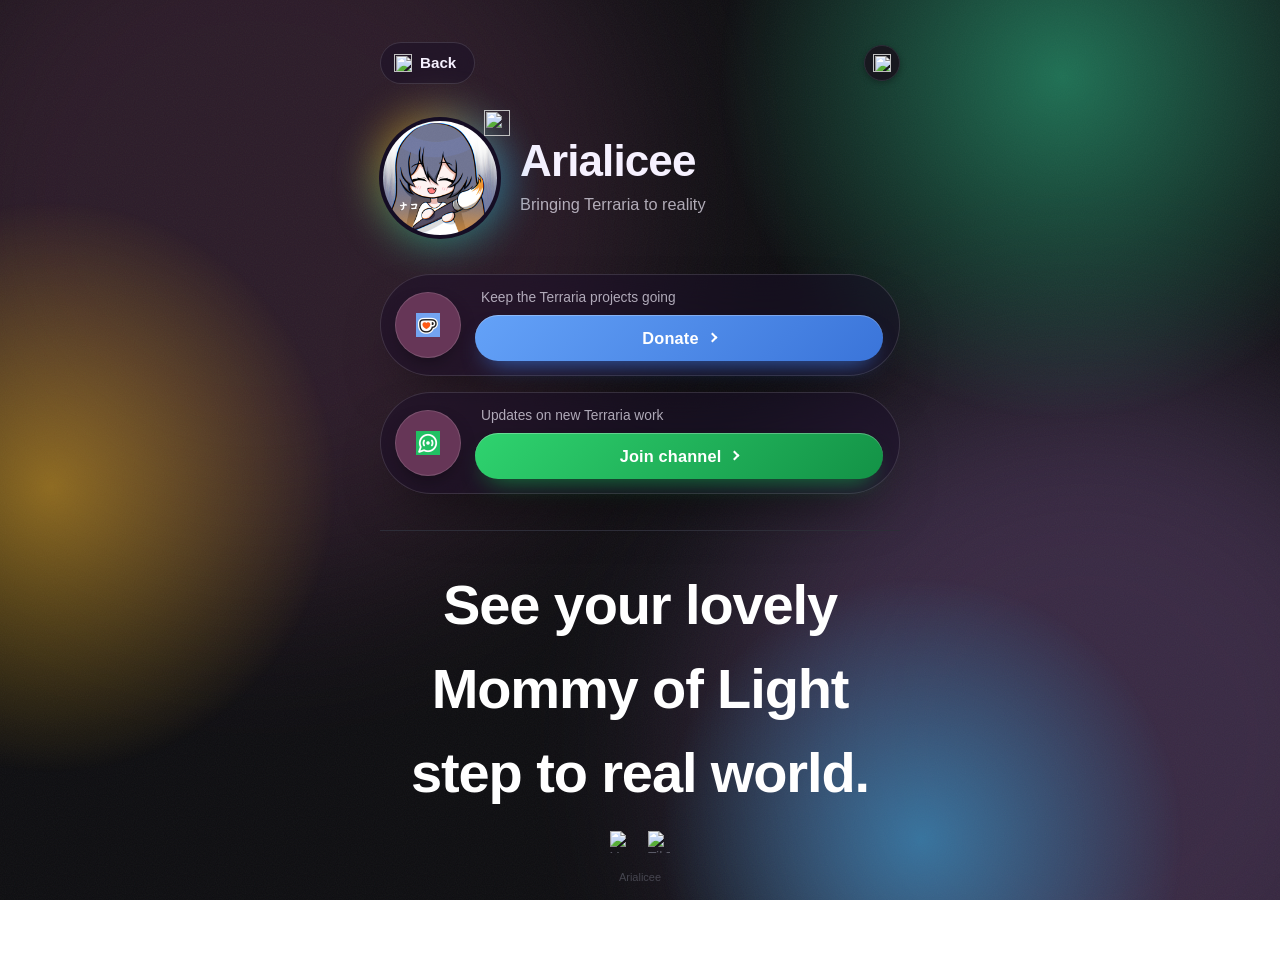
==== arialicee.html @ c22890d1 "Add files via upload" ====
<!DOCTYPE html>
<html lang="en">
<head>
<meta charset="UTF-8">
<meta name="viewport" content="width=device-width, initial-scale=1.0">
<title>Arialicee | Bringing Terraria to reality</title>
<meta name="description" content="Arialicee: bringing Terraria to reality. Donate on Ko-fi or join the WhatsApp channel.">
<meta name="theme-color" content="#120b1f">
<link rel="canonical" href="https://nakohikari.vercel.app/arialicee">
<link rel="icon" href="/ui/arialicee-pfp.png">
<meta property="og:type" content="website">
<meta property="og:title" content="Arialicee">
<meta property="og:description" content="Bringing Terraria to reality">
<meta property="og:url" content="https://nakohikari.vercel.app/arialicee">
<meta property="og:image" content="https://nakohikari.vercel.app/ui/arialicee-pfp.png">
<meta name="twitter:card" content="summary">
<script>try{if(localStorage.getItem('nako-theme')==='light')document.documentElement.setAttribute('data-theme','light')}catch(e){}</script>
<link rel="stylesheet" href="/css/nako.css" onerror="this.onerror=null;this.href='https://cdn.jsdelivr.net/gh/nako-hikari/assets@main/css/nako.css';">
<style>
:root {
    --pg-text: #f6f1ff;
    --pg-muted: rgba(246, 241, 255, 0.68);
    --pg-card: rgba(24, 15, 38, 0.5);
    --pg-card-hover: rgba(32, 21, 50, 0.64);
    --pg-line: rgba(255, 255, 255, 0.13);
    --pg-line-hover: rgba(255, 255, 255, 0.3);
    --pg-shadow: 0 26px 60px -28px rgba(0, 0, 0, 0.65);
    --pg-gap: #150d24;
    --pg-kofi-a: #64a2f8;
    --pg-kofi-b: #3a74d9;
    --pg-wa-a: #2fd36f;
    --pg-wa-b: #139246;
    --pg-orb-opacity: 0.5;
    --pg-a: #34d399;
    --pg-b: #fbbf24;
    --pg-c: #38bdf8;
    --pg-speed: 34s;
    --o1x: 55vw; --o1y: -22vmax;
    --o2x: -20vmax; --o2y: 20vh;
    --o3x: 50vw; --o3y: 62vh;
}
:root[data-theme="light"] {
    --pg-text: #24132f;
    --pg-muted: rgba(36, 19, 47, 0.7);
    --pg-card: rgba(255, 255, 255, 0.58);
    --pg-card-hover: rgba(255, 255, 255, 0.78);
    --pg-line: rgba(64, 26, 92, 0.16);
    --pg-line-hover: rgba(64, 26, 92, 0.34);
    --pg-shadow: 0 26px 60px -30px rgba(64, 26, 92, 0.4);
    --pg-gap: #f6f0fc;
    --pg-orb-opacity: 0.42;
}

body { background: transparent; color: var(--pg-text); }
.wrapper, .wrapper *, .wrapper *::before, .wrapper *::after { box-sizing: border-box; }

.aurora { position: fixed; inset: 0; overflow: hidden; pointer-events: none; z-index: 0; }
.orb { position: absolute; border-radius: 50%; opacity: var(--pg-orb-opacity); will-change: transform; }
.orb.o1 { width: 56vmax; height: 56vmax; left: var(--o1x); top: var(--o1y); background: radial-gradient(circle at 50% 50%, var(--pg-a) 0%, transparent 68%); animation: drift-a var(--pg-speed) ease-in-out infinite alternate; }
.orb.o2 { width: 48vmax; height: 48vmax; left: var(--o2x); top: var(--o2y); background: radial-gradient(circle at 50% 50%, var(--pg-b) 0%, transparent 66%); animation: drift-b calc(var(--pg-speed) * 1.25) ease-in-out infinite alternate; }
.orb.o3 { width: 44vmax; height: 44vmax; left: var(--o3x); top: var(--o3y); background: radial-gradient(circle at 50% 50%, var(--pg-c) 0%, transparent 66%); animation: drift-c calc(var(--pg-speed) * 1.5) ease-in-out infinite alternate; }
@keyframes drift-a { from { transform: translate3d(0, 0, 0) scale(1); } to { transform: translate3d(9vw, 12vh, 0) scale(1.18); } }
@keyframes drift-b { from { transform: translate3d(0, 0, 0) scale(1.1); } to { transform: translate3d(-12vw, -8vh, 0) scale(0.92); } }
@keyframes drift-c { from { transform: translate3d(0, 0, 0) scale(0.95); } to { transform: translate3d(8vw, -14vh, 0) scale(1.15); } }

.wrapper {
    position: relative;
    z-index: 1;
    width: 100%;
    max-width: 560px;
    min-height: 100vh;
    min-height: 100svh;
    margin: 0 auto;
    padding: max(18px, env(safe-area-inset-top)) 20px max(26px, env(safe-area-inset-bottom));
    display: flex;
    flex-direction: column;
    gap: 0;
}

.topbar { display: flex; align-items: center; justify-content: space-between; gap: 12px; }
a.back {
    display: inline-flex;
    align-items: center;
    gap: 8px;
    height: 42px;
    padding: 0 18px 0 13px;
    border-radius: 999px;
    background: var(--pg-card);
    border: 1px solid var(--pg-line);
    -webkit-backdrop-filter: blur(16px);
    backdrop-filter: blur(16px);
    color: var(--pg-text);
    font-size: 0.95rem;
    font-weight: 600;
    text-decoration: none;
    transition: transform 0.25s ease, border-color 0.25s ease, background 0.25s ease;
}
a.back .icon { width: 18px; height: 18px; }
a.back:hover { transform: translateX(-3px); border-color: var(--pg-line-hover); background: var(--pg-card-hover); }
a.back:focus-visible { outline: 2px solid var(--pg-a); outline-offset: 3px; }

.stack { flex: 1; display: flex; flex-direction: column; justify-content: center; gap: 16px; padding: 34px 0 30px; }

.profile { display: flex; align-items: center; gap: 20px; margin-bottom: 20px; }
.pfp {
    position: relative;
    isolation: isolate;
    flex: none;
    width: clamp(96px, 27vw, 120px);
    aspect-ratio: 1;
    padding: 3px;
    border-radius: 50%;
    background: conic-gradient(from 200deg, var(--pg-a), var(--pg-b), var(--pg-c), var(--pg-a));
}
.pfp::before {
    content: "";
    position: absolute;
    inset: -6px;
    z-index: -1;
    border-radius: 50%;
    background: inherit;
    filter: blur(20px);
    opacity: 0.55;
}
.pfp .face {
    display: block;
    width: 100%;
    height: 100%;
    border-radius: 50%;
    object-fit: cover;
    border: none;
    background: var(--pg-gap);
    box-shadow: 0 0 0 4px var(--pg-gap);
}
.pfp .sparkle { position: absolute; top: -8px; right: -10px; width: 26px; height: 26px; }

.ident { min-width: 0; }
.ident h1 {
    margin: 0;
    font-size: clamp(1.9rem, 8.6vw, 2.75rem);
    line-height: 1.02;
    letter-spacing: var(--ls-tight, -0.03em);
    color: var(--pg-text);
    background: none;
    -webkit-text-fill-color: currentColor;
    overflow-wrap: anywhere;
}
.ident .tagline { margin: 0.6rem 0 0; max-width: 24ch; font-size: 1.02rem; line-height: 1.45; color: var(--pg-muted); text-wrap: balance; }

a.link-card {
    position: relative;
    display: flex;
    align-items: center;
    gap: 14px;
    padding: 14px 16px 14px 14px;
    border-radius: 999px;
    background: var(--pg-card);
    border: 1px solid var(--pg-line);
    box-shadow: var(--pg-shadow);
    -webkit-backdrop-filter: blur(22px) saturate(140%);
    backdrop-filter: blur(22px) saturate(140%);
    color: var(--pg-text);
    text-decoration: none;
    cursor: pointer;
    -webkit-tap-highlight-color: transparent;
    transition: transform 0.28s cubic-bezier(0.2, 0.8, 0.2, 1), border-color 0.25s ease, background 0.25s ease;
}
a.link-card:hover { transform: translateY(-3px); border-color: var(--pg-line-hover); background: var(--pg-card-hover); }
a.link-card:active { transform: translateY(0) scale(0.985); }
a.link-card:focus-visible { outline: 2px solid var(--pg-a); outline-offset: 4px; }

a.link-card .link-card-icon {
    flex: none;
    display: grid;
    place-items: center;
    width: 66px;
    height: 66px;
    border-radius: 50%;
    background: var(--accent-dark);
    box-shadow: inset 0 0 0 1px rgba(255, 255, 255, 0.14), 0 10px 22px -10px rgba(0, 0, 0, 0.6);
}
a.link-card .link-card-icon img { width: 60%; height: 60%; object-fit: contain; }
a.link-card .link-card-body { flex: 1; min-width: 0; display: flex; flex-direction: column; gap: 8px; }
a.link-card .link-card-desc { margin: 0; padding-left: 6px; font-size: 0.86rem; line-height: 1.3; color: var(--pg-muted); text-wrap: balance; }

.cta {
    display: flex;
    align-items: center;
    justify-content: center;
    gap: 10px;
    height: 46px;
    padding: 0 20px;
    border-radius: 999px;
    color: #fff;
    font-size: 1.02rem;
    font-weight: 700;
    letter-spacing: 0.01em;
    box-shadow: inset 0 1px 0 rgba(255, 255, 255, 0.28), 0 12px 24px -12px var(--cta-glow);
    transition: filter 0.25s ease;
}
.cta::after {
    content: "";
    width: 7px;
    height: 7px;
    border-top: 2px solid currentColor;
    border-right: 2px solid currentColor;
    transform: rotate(45deg);
    transition: transform 0.25s ease;
}
a.link-card:hover .cta { filter: brightness(1.08); }
a.link-card:hover .cta::after { transform: translateX(3px) rotate(45deg); }
.cta-kofi { background: linear-gradient(135deg, var(--pg-kofi-a), var(--pg-kofi-b)); --cta-glow: rgba(58, 116, 217, 0.95); }
.cta-wa { background: linear-gradient(135deg, var(--pg-wa-a), var(--pg-wa-b)); --cta-glow: rgba(19, 146, 70, 0.95); }

.footer-editorial { position: relative; z-index: 1; margin-top: 6px; text-align: center; }
.footer-editorial-socials { justify-content: center; }

.reveal { transition-delay: var(--d, 0ms); }

@media (max-width: 380px) {
    .profile { gap: 14px; }
    a.link-card { gap: 10px; padding: 12px 12px 12px 12px; }
    a.link-card .link-card-icon { width: 56px; height: 56px; }
    .cta { padding: 0 14px; }
}
@media (prefers-reduced-motion: reduce) {
    .orb { animation: none; }
    .reveal { opacity: 1; transform: none; transition: none; }
    a.link-card, a.back { transition: none; }
}
</style>
<noscript><style>.reveal { opacity: 1; transform: none; }</style></noscript>
</head>
<body>
<div class="mesh-bg"></div>
<div class="grain-overlay"></div>
<div class="aurora" aria-hidden="true"><i class="orb o1"></i><i class="orb o2"></i><i class="orb o3"></i></div>

<div class="wrapper">
    <header class="topbar">
        <a class="back interactive" href="https://nakohikari.vercel.app" aria-label="Back to Nako Hikari home">
            <img class="icon" src="https://raw.githubusercontent.com/nako-hikari/assets/main/ui/back_arrow.png" alt="">
            <span>Back</span>
        </a>
        <button class="theme-toggle interactive" onclick="toggleTheme()" aria-label="Toggle theme">
            <img id="theme-icon" src="https://raw.githubusercontent.com/nako-hikari/assets/main/ui/moon.png" alt="">
        </button>
    </header>

    <main class="stack">
        <section class="profile reveal">
            <div class="pfp">
                <img class="face" src="/ui/arialicee-pfp.png" alt="Arialicee profile picture" width="120" height="120">
                <img class="icon icon-lg sparkle" src="https://raw.githubusercontent.com/nako-hikari/assets/main/ui/sparkle_1.png" alt="">
            </div>
            <div class="ident">
                <h1>Arialicee</h1>
                <p class="tagline">Bringing Terraria to reality</p>
            </div>
        </section>

        <div class="reveal" style="--d: 120ms">
            <a class="link-card" href="https://ko-fi.com/arialicee" target="_blank" rel="noopener noreferrer" aria-label="Donate to Arialicee on Ko-fi">
                <span class="link-card-icon"><img src="/ui/kofi.png" alt=""></span>
                <span class="link-card-body">
                    <span class="link-card-desc">Keep the Terraria projects going</span>
                    <span class="cta cta-kofi">Donate</span>
                </span>
            </a>
        </div>

        <div class="reveal" style="--d: 220ms">
            <a class="link-card" href="https://whatsapp.com/channel/0029VbDdItV7j6g8OUh1VF1f" target="_blank" rel="noopener noreferrer" aria-label="Join the Arialicee WhatsApp channel">
                <span class="link-card-icon"><img src="/ui/wa.png" alt=""></span>
                <span class="link-card-body">
                    <span class="link-card-desc">Updates on new Terraria work</span>
                    <span class="cta cta-wa">Join channel</span>
                </span>
            </a>
        </div>
    </main>

    <footer class="footer-editorial reveal" style="--d: 320ms">
        <p class="footer-editorial-cta">See your lovely Mommy of Light step to real world.</p>
        <div class="footer-editorial-socials">
            <a href="https://youtube.com/@nako.hikari?si=EjYPxkGOCUDbXw6H" target="_blank" rel="noopener noreferrer" class="social" aria-label="Arialicee on YouTube">
                <img src="https://raw.githubusercontent.com/nako-hikari/assets/main/ui/youtube.png" alt="YouTube">
            </a>
            <a href="https://www.tiktok.com/@arialicee" target="_blank" rel="noopener noreferrer" class="social" aria-label="Arialicee on TikTok">
                <img src="https://raw.githubusercontent.com/nako-hikari/assets/main/ui/tiktok.png" alt="TikTok">
            </a>
        </div>
        <p class="footer-editorial-fine">Arialicee</p>
    </footer>
</div>

<div class="modal-overlay" id="nakoModal">
    <div class="modal">
        <div class="modal-header">
            <h2 class="modal-title" id="nakoModalTitle"></h2>
            <button class="modal-close interactive" onclick="closeNakoModal()" aria-label="Close">
                <img class="icon" src="https://raw.githubusercontent.com/nako-hikari/assets/main/ui/close.png" alt="">
            </button>
        </div>
        <div class="modal-body" id="nakoModalBody"></div>
        <div class="modal-footer" id="nakoModalFooter"></div>
    </div>
</div>

<script>
const revealObserver = new IntersectionObserver(entries => {
    entries.forEach(entry => {
        if (entry.isIntersecting) entry.target.classList.add('visible');
    });
}, { threshold: 0.15 });
document.querySelectorAll('.reveal').forEach(el => revealObserver.observe(el));

function toggleTheme() {
    const root = document.documentElement;
    const btn = document.querySelector('.theme-toggle');
    const icon = document.getElementById('theme-icon');
    const goingLight = root.getAttribute('data-theme') !== 'light';

    btn.classList.add('spinning');
    setTimeout(() => btn.classList.remove('spinning'), 400);

    if (goingLight) {
        root.setAttribute('data-theme', 'light');
        icon.src = 'https://raw.githubusercontent.com/nako-hikari/assets/main/ui/sun.png';
        localStorage.setItem('nako-theme', 'light');
    } else {
        root.removeAttribute('data-theme');
        icon.src = 'https://raw.githubusercontent.com/nako-hikari/assets/main/ui/moon.png';
        localStorage.setItem('nako-theme', 'dark');
    }
}

(function() {
    if (localStorage.getItem('nako-theme') === 'light') {
        document.documentElement.setAttribute('data-theme', 'light');
        document.getElementById('theme-icon').src = 'https://raw.githubusercontent.com/nako-hikari/assets/main/ui/sun.png';
    }
})();

function showModal(title, message, options) {
    options = options || {};
    document.getElementById('nakoModalTitle').textContent = title;
    document.getElementById('nakoModalBody').textContent = message;

    const footer = document.getElementById('nakoModalFooter');
    footer.innerHTML = '';

    if (options.onConfirm) {
        const cancel = document.createElement('button');
        cancel.className = 'secondary interactive';
        cancel.textContent = options.cancelText || 'Cancel';
        cancel.onclick = closeNakoModal;
        footer.appendChild(cancel);

        const confirmBtn = document.createElement('button');
        confirmBtn.className = options.danger ? 'danger interactive' : 'primary interactive';
        confirmBtn.textContent = options.confirmText || (options.danger ? 'Delete' : 'Confirm');
        confirmBtn.onclick = () => { closeNakoModal(); options.onConfirm(); };
        footer.appendChild(confirmBtn);
    } else {
        const ok = document.createElement('button');
        ok.className = 'secondary interactive';
        ok.textContent = 'OK';
        ok.onclick = closeNakoModal;
        footer.appendChild(ok);
    }

    document.getElementById('nakoModal').classList.add('open');
}

function closeNakoModal() {
    document.getElementById('nakoModal').classList.remove('open');
}

document.getElementById('nakoModal').addEventListener('click', e => {
    if (e.target.id === 'nakoModal') closeNakoModal();
});
document.addEventListener('keydown', e => {
    if (e.key === 'Escape') closeNakoModal();
});

window.alert = msg => showModal('Notice', String(msg));
</script>
</body>
</html>
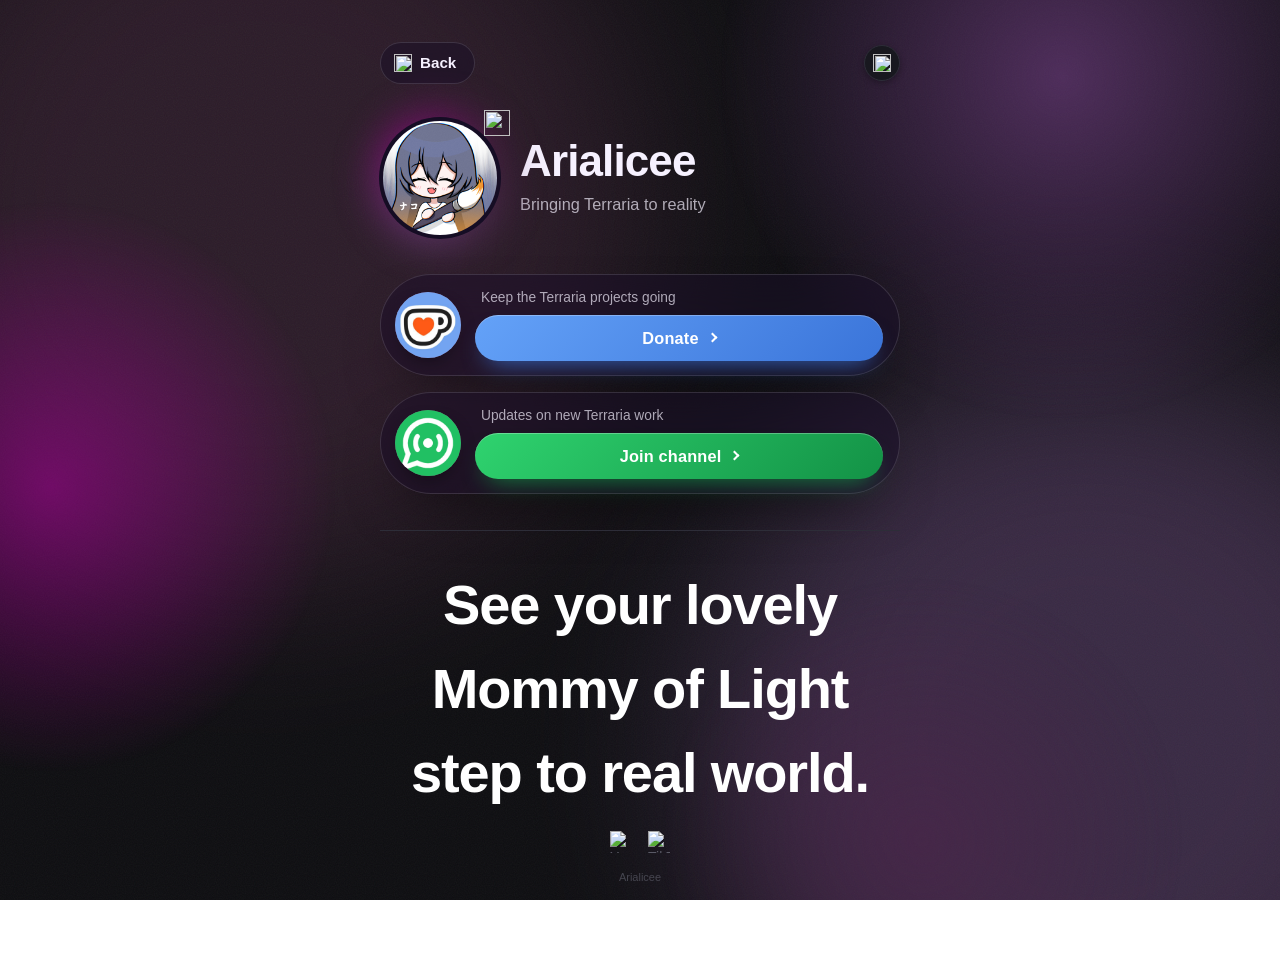
==== commit c05d3fac: "Update color variables and link card styles" ====
--- a/arialicee.html
+++ b/arialicee.html
@@ -31,9 +31,9 @@
     --pg-wa-a: #2fd36f;
     --pg-wa-b: #139246;
     --pg-orb-opacity: 0.5;
-    --pg-a: #34d399;
-    --pg-b: #fbbf24;
-    --pg-c: #38bdf8;
+    --pg-a: #8F4DA5;
+    --pg-b: #BE00AB;
+    --pg-c: #50234C;
     --pg-speed: 34s;
     --o1x: 55vw; --o1y: -22vmax;
     --o2x: -20vmax; --o2y: 20vh;
@@ -179,7 +179,8 @@
     background: var(--accent-dark);
     box-shadow: inset 0 0 0 1px rgba(255, 255, 255, 0.14), 0 10px 22px -10px rgba(0, 0, 0, 0.6);
 }
-a.link-card .link-card-icon img { width: 60%; height: 60%; object-fit: contain; }
+a.link-card .link-card-icon { overflow: hidden; }
+a.link-card .link-card-icon img { width: 100%; height: 100%; object-fit: cover; }
 a.link-card .link-card-body { flex: 1; min-width: 0; display: flex; flex-direction: column; gap: 8px; }
 a.link-card .link-card-desc { margin: 0; padding-left: 6px; font-size: 0.86rem; line-height: 1.3; color: var(--pg-muted); text-wrap: balance; }
 
